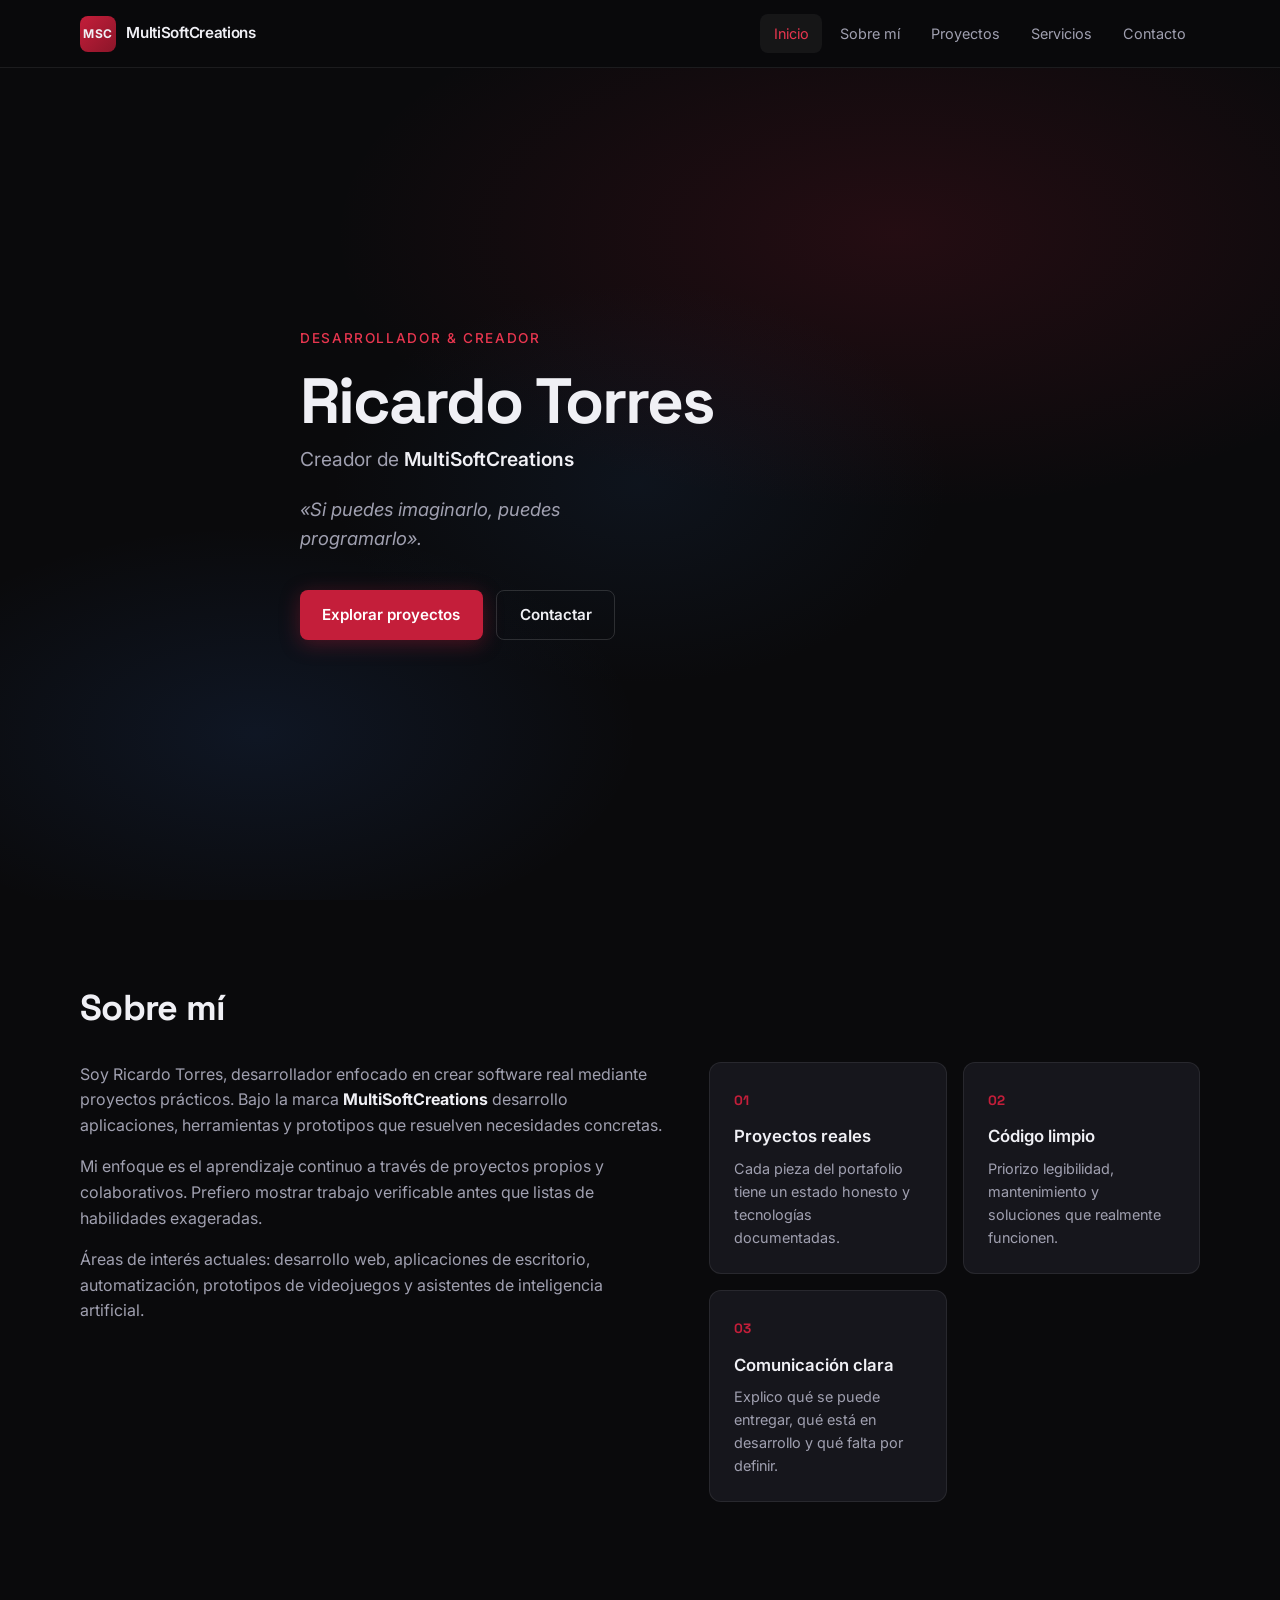
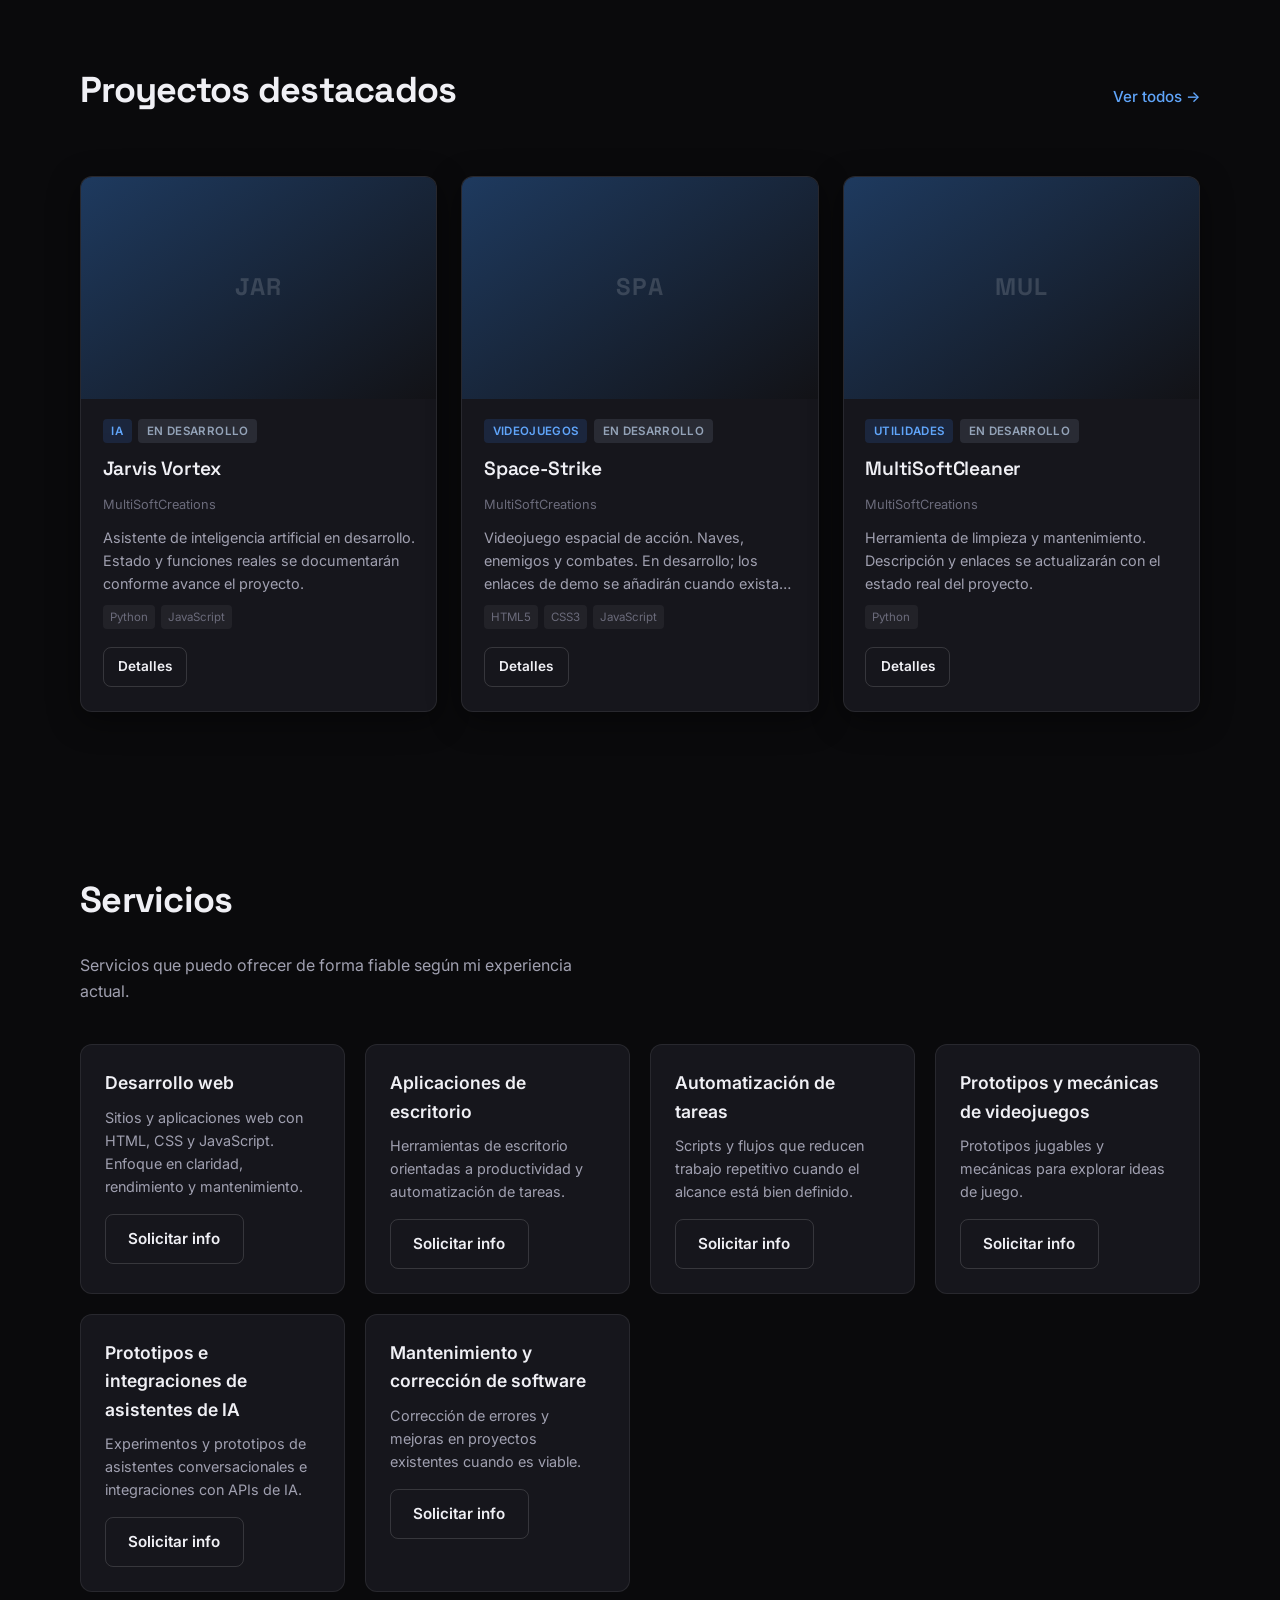
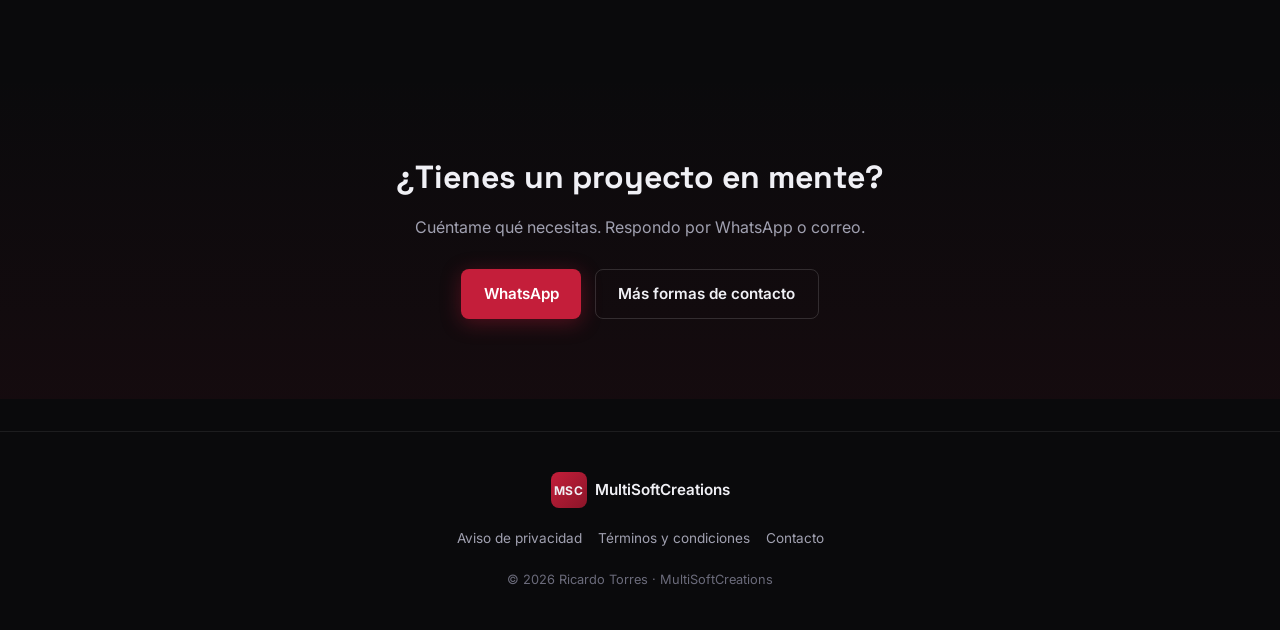
==== index.html @ 79a7013a "Primera versión del portafolio: estructura, diseño y sistema de proyectos JSON" ====
<!DOCTYPE html>
<html lang="es">
<head>
  <meta charset="UTF-8">
  <meta name="viewport" content="width=device-width, initial-scale=1.0">
  <meta name="description" content="Portafolio de Ricardo Torres — Creador de MultiSoftCreations. Desarrollo de software, aplicaciones y prototipos.">
  <meta name="author" content="Ricardo Torres">
  <title>Ricardo Torres | MultiSoftCreations</title>
  <link rel="stylesheet" href="css/styles.css">
  <link rel="stylesheet" href="css/responsive.css">
  <link rel="preconnect" href="https://fonts.googleapis.com">
  <link rel="preconnect" href="https://fonts.gstatic.com" crossorigin>
  <link href="https://fonts.googleapis.com/css2?family=Inter:wght@400;500;600;700&family=Space+Grotesk:wght@500;600;700&display=swap" rel="stylesheet">
</head>
<body>
  <header class="site-header">
    <div class="container header-inner">
      <a href="index.html" class="logo">
        <span class="logo-mark">MSC</span>
        <span class="logo-text">MultiSoftCreations</span>
      </a>
      <button class="nav-toggle" aria-label="Abrir menú" aria-expanded="false">
        <span></span><span></span><span></span>
      </button>
      <nav class="main-nav" aria-label="Navegación principal">
        <ul>
          <li><a href="index.html" class="active">Inicio</a></li>
          <li><a href="#sobre-mi">Sobre mí</a></li>
          <li><a href="html/proyectos.html">Proyectos</a></li>
          <li><a href="#servicios">Servicios</a></li>
          <li><a href="html/contacto.html">Contacto</a></li>
        </ul>
      </nav>
    </div>
  </header>

  <main>
    <!-- HERO -->
    <section class="hero" id="inicio">
      <div class="hero-bg" aria-hidden="true"></div>
      <div class="container hero-content">
        <p class="hero-label">Desarrollador & Creador</p>
        <h1>Ricardo Torres</h1>
        <p class="hero-brand">Creador de <strong>MultiSoftCreations</strong></p>
        <p class="hero-motto">«Si puedes imaginarlo, puedes programarlo».</p>
        <div class="hero-actions">
          <a href="html/proyectos.html" class="btn btn-primary">Explorar proyectos</a>
          <a href="html/contacto.html" class="btn btn-secondary">Contactar</a>
        </div>
      </div>
    </section>

    <!-- SOBRE MÍ -->
    <section class="section about" id="sobre-mi">
      <div class="container">
        <h2 class="section-title">Sobre mí</h2>
        <div class="about-grid">
          <div class="about-text">
            <p>
              Soy Ricardo Torres, desarrollador enfocado en crear software real mediante proyectos prácticos.
              Bajo la marca <strong>MultiSoftCreations</strong> desarrollo aplicaciones, herramientas y prototipos
              que resuelven necesidades concretas.
            </p>
            <p>
              Mi enfoque es el aprendizaje continuo a través de proyectos propios y colaborativos.
              Prefiero mostrar trabajo verificable antes que listas de habilidades exageradas.
            </p>
            <p>
              Áreas de interés actuales: desarrollo web, aplicaciones de escritorio, automatización,
              prototipos de videojuegos y asistentes de inteligencia artificial.
            </p>
          </div>
          <div class="about-highlights">
            <div class="highlight-card">
              <span class="highlight-icon">01</span>
              <h3>Proyectos reales</h3>
              <p>Cada pieza del portafolio tiene un estado honesto y tecnologías documentadas.</p>
            </div>
            <div class="highlight-card">
              <span class="highlight-icon">02</span>
              <h3>Código limpio</h3>
              <p>Priorizo legibilidad, mantenimiento y soluciones que realmente funcionen.</p>
            </div>
            <div class="highlight-card">
              <span class="highlight-icon">03</span>
              <h3>Comunicación clara</h3>
              <p>Explico qué se puede entregar, qué está en desarrollo y qué falta por definir.</p>
            </div>
          </div>
        </div>
      </div>
    </section>

    <!-- PROYECTOS DESTACADOS -->
    <section class="section projects-preview" id="proyectos">
      <div class="container">
        <div class="section-header">
          <h2 class="section-title">Proyectos destacados</h2>
          <a href="html/proyectos.html" class="link-arrow">Ver todos →</a>
        </div>
        <div id="featured-projects" class="projects-grid">
          <!-- Se rellenan dinámicamente desde data/projects.json -->
          <p class="loading-msg">Cargando proyectos…</p>
        </div>
      </div>
    </section>

    <!-- SERVICIOS -->
    <section class="section services" id="servicios">
      <div class="container">
        <h2 class="section-title">Servicios</h2>
        <p class="section-intro">Servicios que puedo ofrecer de forma fiable según mi experiencia actual.</p>
        <div class="services-grid" id="services-list">
          <!-- Se rellenan desde data/services.json -->
        </div>
      </div>
    </section>

    <!-- CTA CONTACTO -->
    <section class="section cta">
      <div class="container cta-inner">
        <h2>¿Tienes un proyecto en mente?</h2>
        <p>Cuéntame qué necesitas. Respondo por WhatsApp o correo.</p>
        <div class="cta-actions">
          <a href="https://wa.me/525624944382?text=Hola%2C%20Ricardo.%20Vi%20tu%20portafolio%20y%20me%20interesa%20solicitar%20informaci%C3%B3n%20sobre%20tus%20servicios%20de%20desarrollo." class="btn btn-primary" target="_blank" rel="noopener noreferrer">WhatsApp</a>
          <a href="html/contacto.html" class="btn btn-secondary">Más formas de contacto</a>
        </div>
      </div>
    </section>
  </main>

  <footer class="site-footer">
    <div class="container footer-inner">
      <div class="footer-brand">
        <span class="logo-mark">MSC</span>
        <span>MultiSoftCreations</span>
      </div>
      <nav class="footer-nav">
        <a href="html/privacidad.html">Aviso de privacidad</a>
        <a href="html/terminos.html">Términos y condiciones</a>
        <a href="html/contacto.html">Contacto</a>
      </nav>
      <p class="footer-copy">© <span id="year"></span> Ricardo Torres · MultiSoftCreations</p>
    </div>
  </footer>

  <script src="javascript/main.js"></script>
  <script src="javascript/projects.js"></script>
</body>
</html>
---- css/styles.css ----
/* ============================================================
   MultiSoftCreations Portfolio — Base styles
   Palette: deep black, crimson red, electric blue, navy
   ============================================================ */

:root {
  --bg: #0a0a0c;
  --bg-elevated: #121216;
  --bg-card: #16161c;
  --bg-card-hover: #1c1c24;
  --border: rgba(255, 255, 255, 0.08);
  --border-strong: rgba(255, 255, 255, 0.14);

  --crimson: #c41e3a;
  --crimson-light: #e8364f;
  --crimson-dim: rgba(196, 30, 58, 0.18);

  --blue: #3b82f6;
  --blue-electric: #60a5fa;
  --navy: #1e3a5f;

  --text: #f0f0f5;
  --text-muted: #a0a0b0;
  --text-dim: #6b6b7b;

  --radius: 12px;
  --radius-sm: 8px;
  --shadow: 0 8px 32px rgba(0, 0, 0, 0.45);
  --shadow-glow: 0 0 40px rgba(196, 30, 58, 0.12);

  --font: "Inter", system-ui, -apple-system, sans-serif;
  --font-display: "Space Grotesk", var(--font);

  --header-h: 68px;
  --container: 1120px;
  --transition: 0.22s ease;
}

*,
*::before,
*::after {
  box-sizing: border-box;
  margin: 0;
  padding: 0;
}

html {
  scroll-behavior: smooth;
}

body {
  font-family: var(--font);
  background: var(--bg);
  color: var(--text);
  line-height: 1.6;
  min-height: 100vh;
  -webkit-font-smoothing: antialiased;
}

img {
  max-width: 100%;
  display: block;
}

a {
  color: inherit;
  text-decoration: none;
}

ul {
  list-style: none;
}

button {
  font: inherit;
  cursor: pointer;
  border: none;
  background: none;
  color: inherit;
}

.container {
  width: min(100% - 2rem, var(--container));
  margin-inline: auto;
}

/* ---------- Header ---------- */
.site-header {
  position: sticky;
  top: 0;
  z-index: 100;
  height: var(--header-h);
  background: rgba(10, 10, 12, 0.85);
  backdrop-filter: blur(12px);
  border-bottom: 1px solid var(--border);
}

.header-inner {
  display: flex;
  align-items: center;
  justify-content: space-between;
  height: 100%;
}

.logo {
  display: flex;
  align-items: center;
  gap: 0.65rem;
  font-weight: 600;
  letter-spacing: -0.02em;
}

.logo-mark {
  display: grid;
  place-items: center;
  width: 36px;
  height: 36px;
  background: linear-gradient(135deg, var(--crimson), #8b1529);
  border-radius: 8px;
  font-size: 0.75rem;
  font-weight: 700;
  letter-spacing: 0.04em;
}

.logo-text {
  font-size: 0.95rem;
  color: var(--text);
}

.main-nav ul {
  display: flex;
  gap: 0.25rem;
}

.main-nav a {
  display: block;
  padding: 0.5rem 0.85rem;
  font-size: 0.9rem;
  color: var(--text-muted);
  border-radius: var(--radius-sm);
  transition: color var(--transition), background var(--transition);
}

.main-nav a:hover,
.main-nav a.active {
  color: var(--text);
  background: rgba(255, 255, 255, 0.05);
}

.main-nav a.active {
  color: var(--crimson-light);
}

.nav-toggle {
  display: none;
  flex-direction: column;
  gap: 5px;
  padding: 8px;
}

.nav-toggle span {
  display: block;
  width: 22px;
  height: 2px;
  background: var(--text);
  border-radius: 1px;
  transition: transform var(--transition), opacity var(--transition);
}

/* ---------- Buttons ---------- */
.btn {
  display: inline-flex;
  align-items: center;
  justify-content: center;
  gap: 0.5rem;
  padding: 0.75rem 1.4rem;
  font-size: 0.95rem;
  font-weight: 600;
  border-radius: var(--radius-sm);
  transition: background var(--transition), transform var(--transition), box-shadow var(--transition);
}

.btn:active {
  transform: scale(0.98);
}

.btn-primary {
  background: var(--crimson);
  color: #fff;
  box-shadow: 0 4px 20px rgba(196, 30, 58, 0.35);
}

.btn-primary:hover {
  background: var(--crimson-light);
  box-shadow: 0 6px 28px rgba(196, 30, 58, 0.45);
}

.btn-secondary {
  background: transparent;
  color: var(--text);
  border: 1px solid var(--border-strong);
}

.btn-secondary:hover {
  background: rgba(255, 255, 255, 0.05);
  border-color: rgba(255, 255, 255, 0.25);
}

.link-arrow {
  font-size: 0.95rem;
  font-weight: 500;
  color: var(--blue-electric);
  transition: color var(--transition);
}

.link-arrow:hover {
  color: var(--text);
}

/* ---------- Hero ---------- */
.hero {
  position: relative;
  min-height: calc(100vh - var(--header-h));
  display: flex;
  align-items: center;
  overflow: hidden;
  padding: 4rem 0;
}

.hero-bg {
  position: absolute;
  inset: 0;
  background:
    radial-gradient(ellipse 80% 60% at 70% 20%, rgba(196, 30, 58, 0.14), transparent 55%),
    radial-gradient(ellipse 60% 50% at 20% 80%, rgba(59, 130, 246, 0.1), transparent 50%),
    radial-gradient(ellipse 40% 40% at 50% 50%, rgba(30, 58, 95, 0.2), transparent 60%);
  pointer-events: none;
}

.hero-content {
  position: relative;
  max-width: 680px;
}

.hero-label {
  font-size: 0.85rem;
  font-weight: 500;
  letter-spacing: 0.12em;
  text-transform: uppercase;
  color: var(--crimson-light);
  margin-bottom: 1rem;
}

.hero h1 {
  font-family: var(--font-display);
  font-size: clamp(2.6rem, 7vw, 4rem);
  font-weight: 700;
  line-height: 1.1;
  letter-spacing: -0.03em;
  margin-bottom: 0.5rem;
}

.hero-brand {
  font-size: 1.2rem;
  color: var(--text-muted);
  margin-bottom: 1.25rem;
}

.hero-brand strong {
  color: var(--text);
  font-weight: 600;
}

.hero-motto {
  font-size: 1.15rem;
  color: var(--text-muted);
  font-style: italic;
  margin-bottom: 2.25rem;
  max-width: 28ch;
}

.hero-actions {
  display: flex;
  flex-wrap: wrap;
  gap: 0.85rem;
}

/* ---------- Sections ---------- */
.section {
  padding: 5rem 0;
}

.section-title {
  font-family: var(--font-display);
  font-size: clamp(1.75rem, 4vw, 2.25rem);
  font-weight: 700;
  letter-spacing: -0.02em;
  margin-bottom: 1.5rem;
}

.section-header {
  display: flex;
  align-items: baseline;
  justify-content: space-between;
  gap: 1rem;
  margin-bottom: 2rem;
  flex-wrap: wrap;
}

.section-intro {
  color: var(--text-muted);
  max-width: 52ch;
  margin-bottom: 2.5rem;
}

.page-hero {
  padding-top: 3rem;
  padding-bottom: 2rem;
}

.page-title {
  font-family: var(--font-display);
  font-size: clamp(2rem, 5vw, 2.75rem);
  font-weight: 700;
  letter-spacing: -0.02em;
  margin-bottom: 0.5rem;
}

.page-intro {
  color: var(--text-muted);
  font-size: 1.05rem;
}

/* ---------- About ---------- */
.about-grid {
  display: grid;
  gap: 2.5rem;
}

.about-text p {
  color: var(--text-muted);
  margin-bottom: 1rem;
  max-width: 60ch;
}

.about-text strong {
  color: var(--text);
}

.about-highlights {
  display: grid;
  gap: 1rem;
  grid-template-columns: repeat(auto-fit, minmax(220px, 1fr));
}

.highlight-card {
  background: var(--bg-card);
  border: 1px solid var(--border);
  border-radius: var(--radius);
  padding: 1.5rem;
  transition: border-color var(--transition), background var(--transition);
}

.highlight-card:hover {
  border-color: var(--border-strong);
  background: var(--bg-card-hover);
}

.highlight-icon {
  display: inline-block;
  font-family: var(--font-display);
  font-size: 0.85rem;
  font-weight: 700;
  color: var(--crimson);
  margin-bottom: 0.75rem;
}

.highlight-card h3 {
  font-size: 1.05rem;
  font-weight: 600;
  margin-bottom: 0.4rem;
}

.highlight-card p {
  font-size: 0.9rem;
  color: var(--text-muted);
}

/* ---------- Projects grid (shared) ---------- */
.projects-grid {
  display: grid;
  gap: 1.5rem;
  grid-template-columns: repeat(auto-fill, minmax(300px, 1fr));
}

.project-card {
  background: var(--bg-card);
  border: 1px solid var(--border);
  border-radius: var(--radius);
  overflow: hidden;
  display: flex;
  flex-direction: column;
  transition: border-color var(--transition), transform var(--transition), box-shadow var(--transition);
  box-shadow: var(--shadow);
}

.project-card:hover {
  border-color: rgba(196, 30, 58, 0.35);
  transform: translateY(-3px);
  box-shadow: var(--shadow), var(--shadow-glow);
}

.project-card-image {
  aspect-ratio: 16 / 10;
  background: linear-gradient(145deg, var(--navy), var(--bg-elevated));
  position: relative;
  overflow: hidden;
}

.project-card-image img {
  width: 100%;
  height: 100%;
  object-fit: cover;
}

.project-card-image .placeholder {
  position: absolute;
  inset: 0;
  display: grid;
  place-items: center;
  font-family: var(--font-display);
  font-size: 1.5rem;
  font-weight: 700;
  color: rgba(255, 255, 255, 0.15);
  letter-spacing: 0.05em;
}

.project-card-body {
  padding: 1.25rem 1.35rem 1.5rem;
  display: flex;
  flex-direction: column;
  flex: 1;
  gap: 0.65rem;
}

.project-card-meta {
  display: flex;
  flex-wrap: wrap;
  gap: 0.4rem;
  align-items: center;
}

.badge {
  display: inline-block;
  padding: 0.2rem 0.55rem;
  font-size: 0.72rem;
  font-weight: 600;
  letter-spacing: 0.03em;
  text-transform: uppercase;
  border-radius: 4px;
}

.badge-category {
  background: rgba(59, 130, 246, 0.15);
  color: var(--blue-electric);
}

.badge-status {
  background: var(--crimson-dim);
  color: var(--crimson-light);
}

.badge-status.released { background: rgba(34, 197, 94, 0.15); color: #4ade80; }
.badge-status.early_access { background: rgba(234, 179, 8, 0.15); color: #fbbf24; }
.badge-status.demo { background: rgba(59, 130, 246, 0.15); color: var(--blue-electric); }
.badge-status.development { background: rgba(148, 163, 184, 0.15); color: #94a3b8; }

.project-card h3 {
  font-family: var(--font-display);
  font-size: 1.2rem;
  font-weight: 600;
  letter-spacing: -0.01em;
}

.project-card .brand {
  font-size: 0.8rem;
  color: var(--text-dim);
}

.project-card .desc {
  font-size: 0.9rem;
  color: var(--text-muted);
  flex: 1;
  display: -webkit-box;
  -webkit-line-clamp: 3;
  -webkit-box-orient: vertical;
  overflow: hidden;
}

.project-tech {
  display: flex;
  flex-wrap: wrap;
  gap: 0.35rem;
}

.tech-tag {
  font-size: 0.72rem;
  padding: 0.15rem 0.45rem;
  background: rgba(255, 255, 255, 0.05);
  border-radius: 4px;
  color: var(--text-dim);
}

.project-card-actions {
  display: flex;
  flex-wrap: wrap;
  gap: 0.5rem;
  margin-top: 0.5rem;
}

.project-card-actions .btn {
  padding: 0.5rem 0.9rem;
  font-size: 0.85rem;
}

.loading-msg,
.empty-msg {
  grid-column: 1 / -1;
  text-align: center;
  color: var(--text-muted);
  padding: 2rem;
}

/* ---------- Services ---------- */
.services-grid {
  display: grid;
  gap: 1.25rem;
  grid-template-columns: repeat(auto-fill, minmax(260px, 1fr));
}

.service-card {
  background: var(--bg-card);
  border: 1px solid var(--border);
  border-radius: var(--radius);
  padding: 1.5rem;
  transition: border-color var(--transition), background var(--transition);
}

.service-card:hover {
  border-color: var(--border-strong);
  background: var(--bg-card-hover);
}

.service-card h3 {
  font-size: 1.1rem;
  font-weight: 600;
  margin-bottom: 0.5rem;
}

.service-card p {
  font-size: 0.9rem;
  color: var(--text-muted);
  margin-bottom: 1rem;
}

/* ---------- CTA ---------- */
.cta {
  background: linear-gradient(180deg, transparent, rgba(196, 30, 58, 0.06));
}

.cta-inner {
  text-align: center;
  max-width: 540px;
  margin-inline: auto;
}

.cta h2 {
  font-family: var(--font-display);
  font-size: clamp(1.6rem, 4vw, 2rem);
  margin-bottom: 0.75rem;
}

.cta p {
  color: var(--text-muted);
  margin-bottom: 1.75rem;
}

.cta-actions {
  display: flex;
  flex-wrap: wrap;
  justify-content: center;
  gap: 0.85rem;
}

/* ---------- Contact ---------- */
.contact-grid {
  display: grid;
  gap: 1.25rem;
  grid-template-columns: repeat(auto-fill, minmax(260px, 1fr));
}

.contact-card {
  background: var(--bg-card);
  border: 1px solid var(--border);
  border-radius: var(--radius);
  padding: 1.75rem;
}

.contact-card h2 {
  font-size: 1.15rem;
  margin-bottom: 0.5rem;
}

.contact-card p {
  font-size: 0.9rem;
  color: var(--text-muted);
  margin-bottom: 1.25rem;
}

.placeholder-note {
  font-size: 0.85rem !important;
  color: var(--text-dim) !important;
  font-style: italic;
}

.contact-note {
  background: var(--bg-elevated);
  border: 1px solid var(--border);
  border-radius: var(--radius);
  padding: 1.5rem;
  max-width: 640px;
}

.contact-note h3 {
  font-size: 1rem;
  margin-bottom: 0.5rem;
}

.contact-note p {
  font-size: 0.9rem;
  color: var(--text-muted);
}

/* ---------- Legal ---------- */
.prose {
  max-width: 680px;
}

.prose h2 {
  font-size: 1.2rem;
  margin-top: 2rem;
  margin-bottom: 0.75rem;
}

.prose p,
.prose li {
  color: var(--text-muted);
  margin-bottom: 0.75rem;
}

.prose ul {
  list-style: disc;
  padding-left: 1.25rem;
  margin-bottom: 1rem;
}

.legal-disclaimer {
  margin-top: 2.5rem !important;
  padding-top: 1.5rem;
  border-top: 1px solid var(--border);
  font-size: 0.85rem !important;
  color: var(--text-dim) !important;
}

/* ---------- Footer ---------- */
.site-footer {
  border-top: 1px solid var(--border);
  padding: 2.5rem 0;
  margin-top: 2rem;
}

.footer-inner {
  display: flex;
  flex-direction: column;
  align-items: center;
  gap: 1.25rem;
  text-align: center;
}

.footer-brand {
  display: flex;
  align-items: center;
  gap: 0.5rem;
  font-weight: 600;
  font-size: 0.95rem;
}

.footer-nav {
  display: flex;
  flex-wrap: wrap;
  justify-content: center;
  gap: 1rem;
}

.footer-nav a {
  font-size: 0.85rem;
  color: var(--text-muted);
  transition: color var(--transition);
}

.footer-nav a:hover {
  color: var(--text);
}

.footer-copy {
  font-size: 0.8rem;
  color: var(--text-dim);
}
---- css/responsive.css ----
/* ============================================================
   Responsive adjustments
   ============================================================ */

@media (max-width: 768px) {
  .nav-toggle {
    display: flex;
  }

  .main-nav {
    position: fixed;
    top: var(--header-h);
    left: 0;
    right: 0;
    background: rgba(10, 10, 12, 0.97);
    backdrop-filter: blur(12px);
    border-bottom: 1px solid var(--border);
    padding: 1rem;
    transform: translateY(-120%);
    opacity: 0;
    visibility: hidden;
    transition: transform 0.25s ease, opacity 0.25s ease, visibility 0.25s;
  }

  .main-nav.open {
    transform: translateY(0);
    opacity: 1;
    visibility: visible;
  }

  .main-nav ul {
    flex-direction: column;
    gap: 0.25rem;
  }

  .main-nav a {
    padding: 0.75rem 1rem;
  }

  .nav-toggle[aria-expanded="true"] span:nth-child(1) {
    transform: translateY(7px) rotate(45deg);
  }

  .nav-toggle[aria-expanded="true"] span:nth-child(2) {
    opacity: 0;
  }

  .nav-toggle[aria-expanded="true"] span:nth-child(3) {
    transform: translateY(-7px) rotate(-45deg);
  }

  .hero {
    min-height: auto;
    padding: 3.5rem 0 4rem;
  }

  .section {
    padding: 3.5rem 0;
  }

  .projects-grid {
    grid-template-columns: 1fr;
  }
}

@media (min-width: 769px) {
  .about-grid {
    grid-template-columns: 1.2fr 1fr;
    align-items: start;
  }
}

@media (max-width: 480px) {
  .hero-actions,
  .cta-actions {
    flex-direction: column;
  }

  .hero-actions .btn,
  .cta-actions .btn {
    width: 100%;
  }
}

/* Reduce motion preference */
@media (prefers-reduced-motion: reduce) {
  html {
    scroll-behavior: auto;
  }

  *,
  *::before,
  *::after {
    animation-duration: 0.01ms !important;
    animation-iteration-count: 1 !important;
    transition-duration: 0.01ms !important;
  }
}
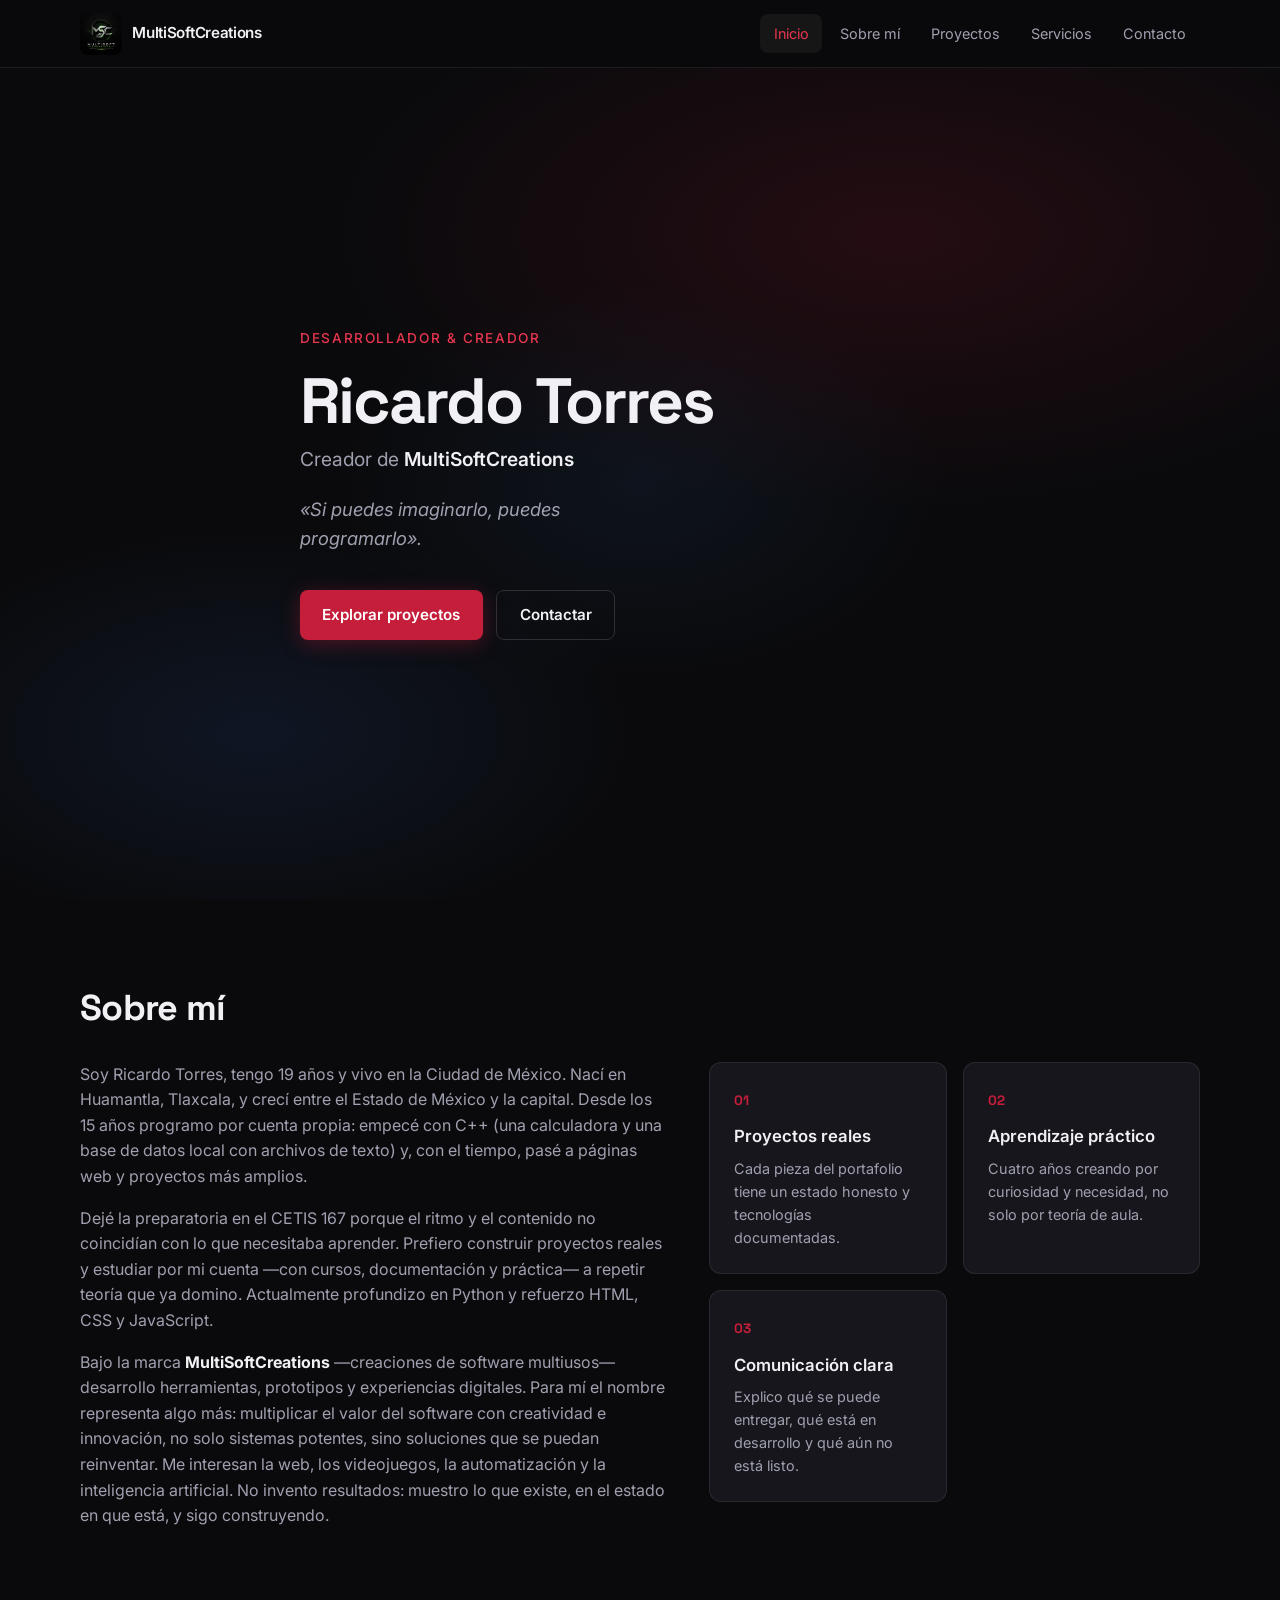
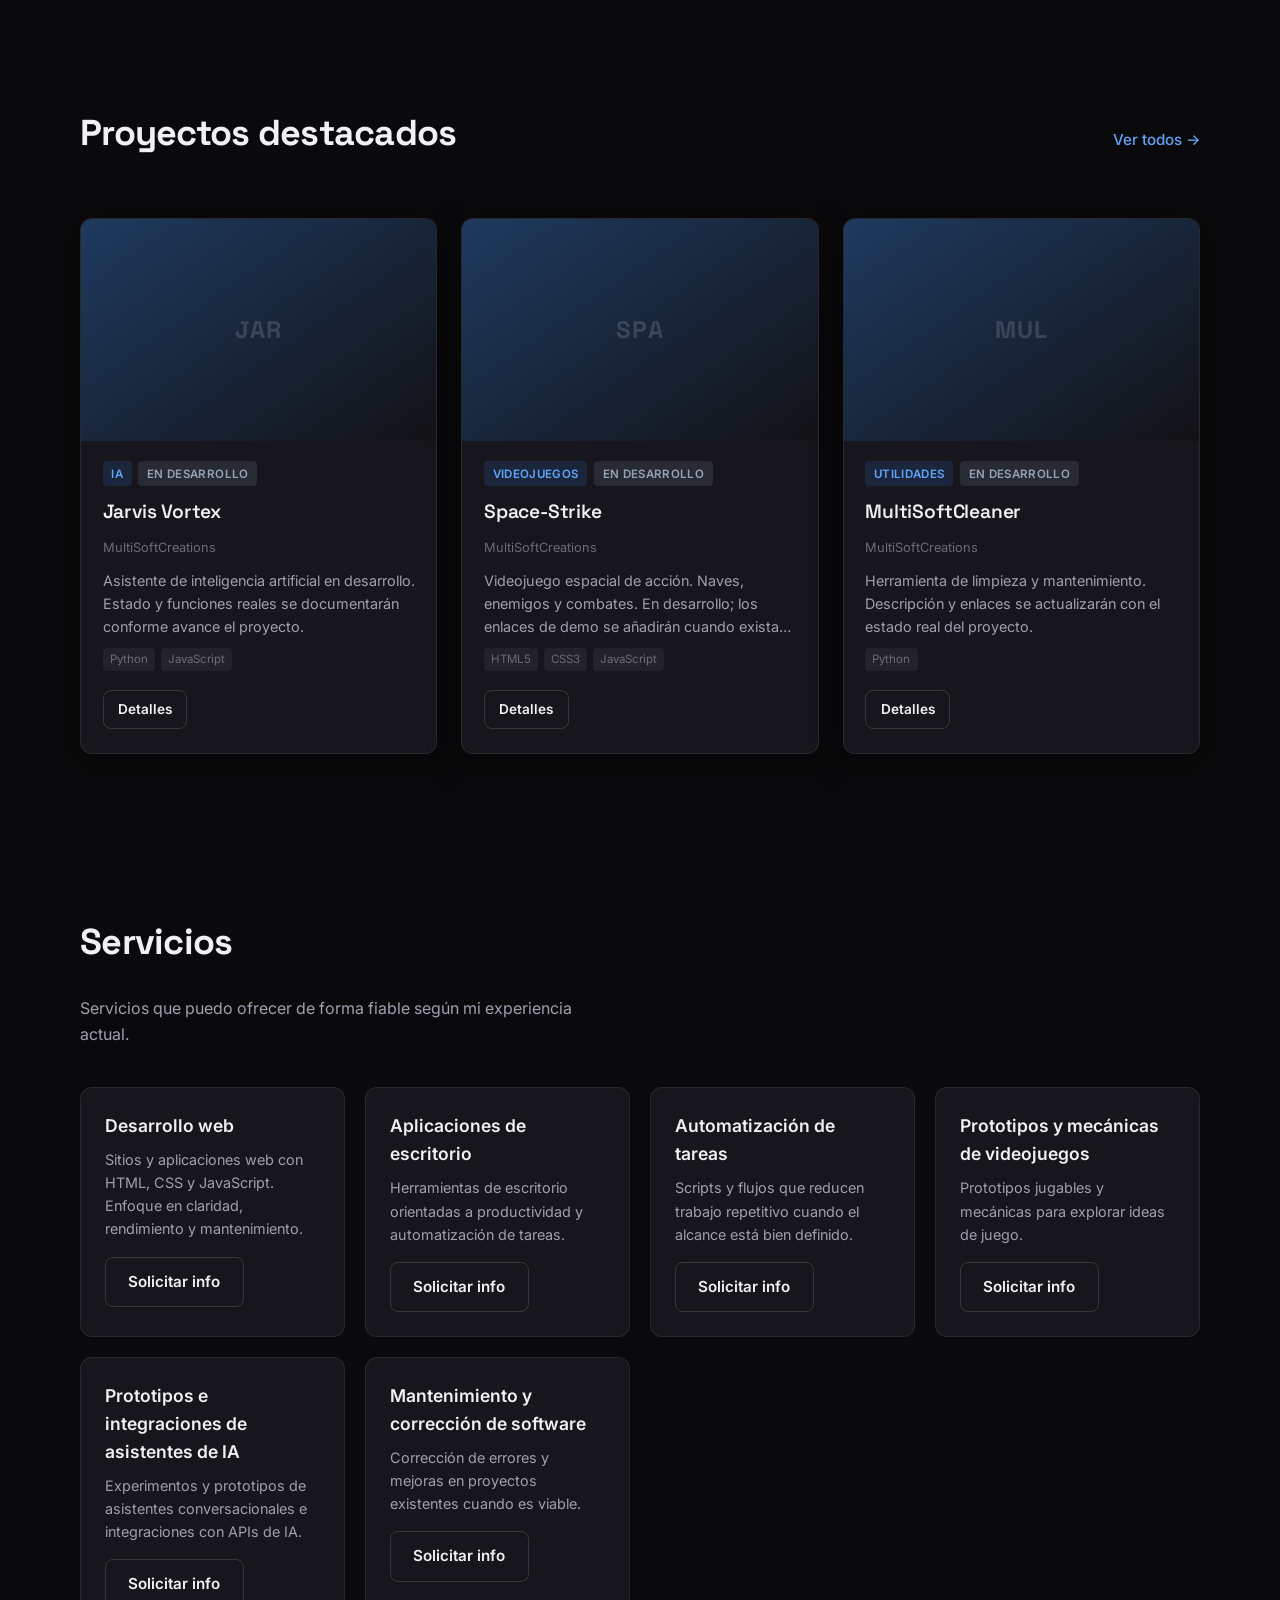
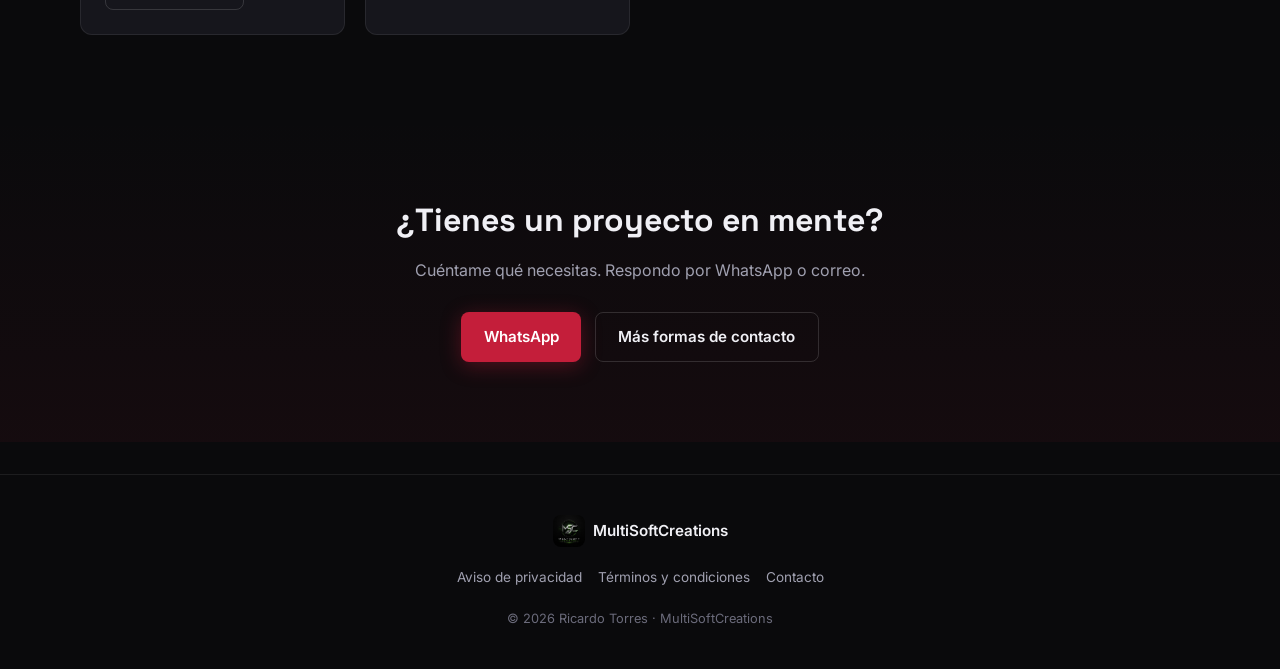
==== commit 0a919308: "Logo oficial MultiSoftCreations y Sobre mí actualizado" ====
--- a/index.html
+++ b/index.html
@@ -16,7 +16,7 @@
   <header class="site-header">
     <div class="container header-inner">
       <a href="index.html" class="logo">
-        <span class="logo-mark">MSC</span>
+        <img src="assets/img/logo.png" alt="MultiSoftCreations" class="logo-img">
         <span class="logo-text">MultiSoftCreations</span>
       </a>
       <button class="nav-toggle" aria-label="Abrir menú" aria-expanded="false">
@@ -35,7 +35,6 @@
   </header>
 
   <main>
-    <!-- HERO -->
     <section class="hero" id="inicio">
       <div class="hero-bg" aria-hidden="true"></div>
       <div class="container hero-content">
@@ -50,24 +49,32 @@
       </div>
     </section>
 
-    <!-- SOBRE MÍ -->
     <section class="section about" id="sobre-mi">
       <div class="container">
         <h2 class="section-title">Sobre mí</h2>
         <div class="about-grid">
           <div class="about-text">
             <p>
-              Soy Ricardo Torres, desarrollador enfocado en crear software real mediante proyectos prácticos.
-              Bajo la marca <strong>MultiSoftCreations</strong> desarrollo aplicaciones, herramientas y prototipos
-              que resuelven necesidades concretas.
+              Soy Ricardo Torres, tengo 19 años y vivo en la Ciudad de México.
+              Nací en Huamantla, Tlaxcala, y crecí entre el Estado de México y la capital.
+              Desde los 15 años programo por cuenta propia: empecé con C++ (una calculadora
+              y una base de datos local con archivos de texto) y, con el tiempo, pasé a
+              páginas web y proyectos más amplios.
             </p>
             <p>
-              Mi enfoque es el aprendizaje continuo a través de proyectos propios y colaborativos.
-              Prefiero mostrar trabajo verificable antes que listas de habilidades exageradas.
+              Dejé la preparatoria en el CETIS 167 porque el ritmo y el contenido no
+              coincidían con lo que necesitaba aprender. Prefiero construir proyectos reales
+              y estudiar por mi cuenta —con cursos, documentación y práctica— a repetir
+              teoría que ya domino. Actualmente profundizo en Python y refuerzo
+              HTML, CSS y JavaScript.
             </p>
             <p>
-              Áreas de interés actuales: desarrollo web, aplicaciones de escritorio, automatización,
-              prototipos de videojuegos y asistentes de inteligencia artificial.
+              Bajo la marca <strong>MultiSoftCreations</strong> —creaciones de software multiusos—
+              desarrollo herramientas, prototipos y experiencias digitales. Para mí el nombre
+              representa algo más: multiplicar el valor del software con creatividad e innovación,
+              no solo sistemas potentes, sino soluciones que se puedan reinventar.
+              Me interesan la web, los videojuegos, la automatización y la inteligencia artificial.
+              No invento resultados: muestro lo que existe, en el estado en que está, y sigo construyendo.
             </p>
           </div>
           <div class="about-highlights">
@@ -78,20 +85,19 @@
             </div>
             <div class="highlight-card">
               <span class="highlight-icon">02</span>
-              <h3>Código limpio</h3>
-              <p>Priorizo legibilidad, mantenimiento y soluciones que realmente funcionen.</p>
+              <h3>Aprendizaje práctico</h3>
+              <p>Cuatro años creando por curiosidad y necesidad, no solo por teoría de aula.</p>
             </div>
             <div class="highlight-card">
               <span class="highlight-icon">03</span>
               <h3>Comunicación clara</h3>
-              <p>Explico qué se puede entregar, qué está en desarrollo y qué falta por definir.</p>
+              <p>Explico qué se puede entregar, qué está en desarrollo y qué aún no está listo.</p>
             </div>
           </div>
         </div>
       </div>
     </section>
 
-    <!-- PROYECTOS DESTACADOS -->
     <section class="section projects-preview" id="proyectos">
       <div class="container">
         <div class="section-header">
@@ -99,24 +105,19 @@
           <a href="html/proyectos.html" class="link-arrow">Ver todos →</a>
         </div>
         <div id="featured-projects" class="projects-grid">
-          <!-- Se rellenan dinámicamente desde data/projects.json -->
           <p class="loading-msg">Cargando proyectos…</p>
         </div>
       </div>
     </section>
 
-    <!-- SERVICIOS -->
     <section class="section services" id="servicios">
       <div class="container">
         <h2 class="section-title">Servicios</h2>
         <p class="section-intro">Servicios que puedo ofrecer de forma fiable según mi experiencia actual.</p>
-        <div class="services-grid" id="services-list">
-          <!-- Se rellenan desde data/services.json -->
-        </div>
+        <div class="services-grid" id="services-list"></div>
       </div>
     </section>
 
-    <!-- CTA CONTACTO -->
     <section class="section cta">
       <div class="container cta-inner">
         <h2>¿Tienes un proyecto en mente?</h2>
@@ -132,7 +133,7 @@
   <footer class="site-footer">
     <div class="container footer-inner">
       <div class="footer-brand">
-        <span class="logo-mark">MSC</span>
+        <img src="assets/img/logo.png" alt="MultiSoftCreations" class="logo-img logo-img-sm">
         <span>MultiSoftCreations</span>
       </div>
       <nav class="footer-nav">
--- a/css/styles.css
+++ b/css/styles.css
@@ -110,16 +110,17 @@
   letter-spacing: -0.02em;
 }
 
-.logo-mark {
-  display: grid;
-  place-items: center;
-  width: 36px;
-  height: 36px;
-  background: linear-gradient(135deg, var(--crimson), #8b1529);
+.logo-img {
+  width: 42px;
+  height: 42px;
+  object-fit: contain;
   border-radius: 8px;
-  font-size: 0.75rem;
-  font-weight: 700;
-  letter-spacing: 0.04em;
+  flex-shrink: 0;
+}
+
+.logo-img-sm {
+  width: 32px;
+  height: 32px;
 }
 
 .logo-text {
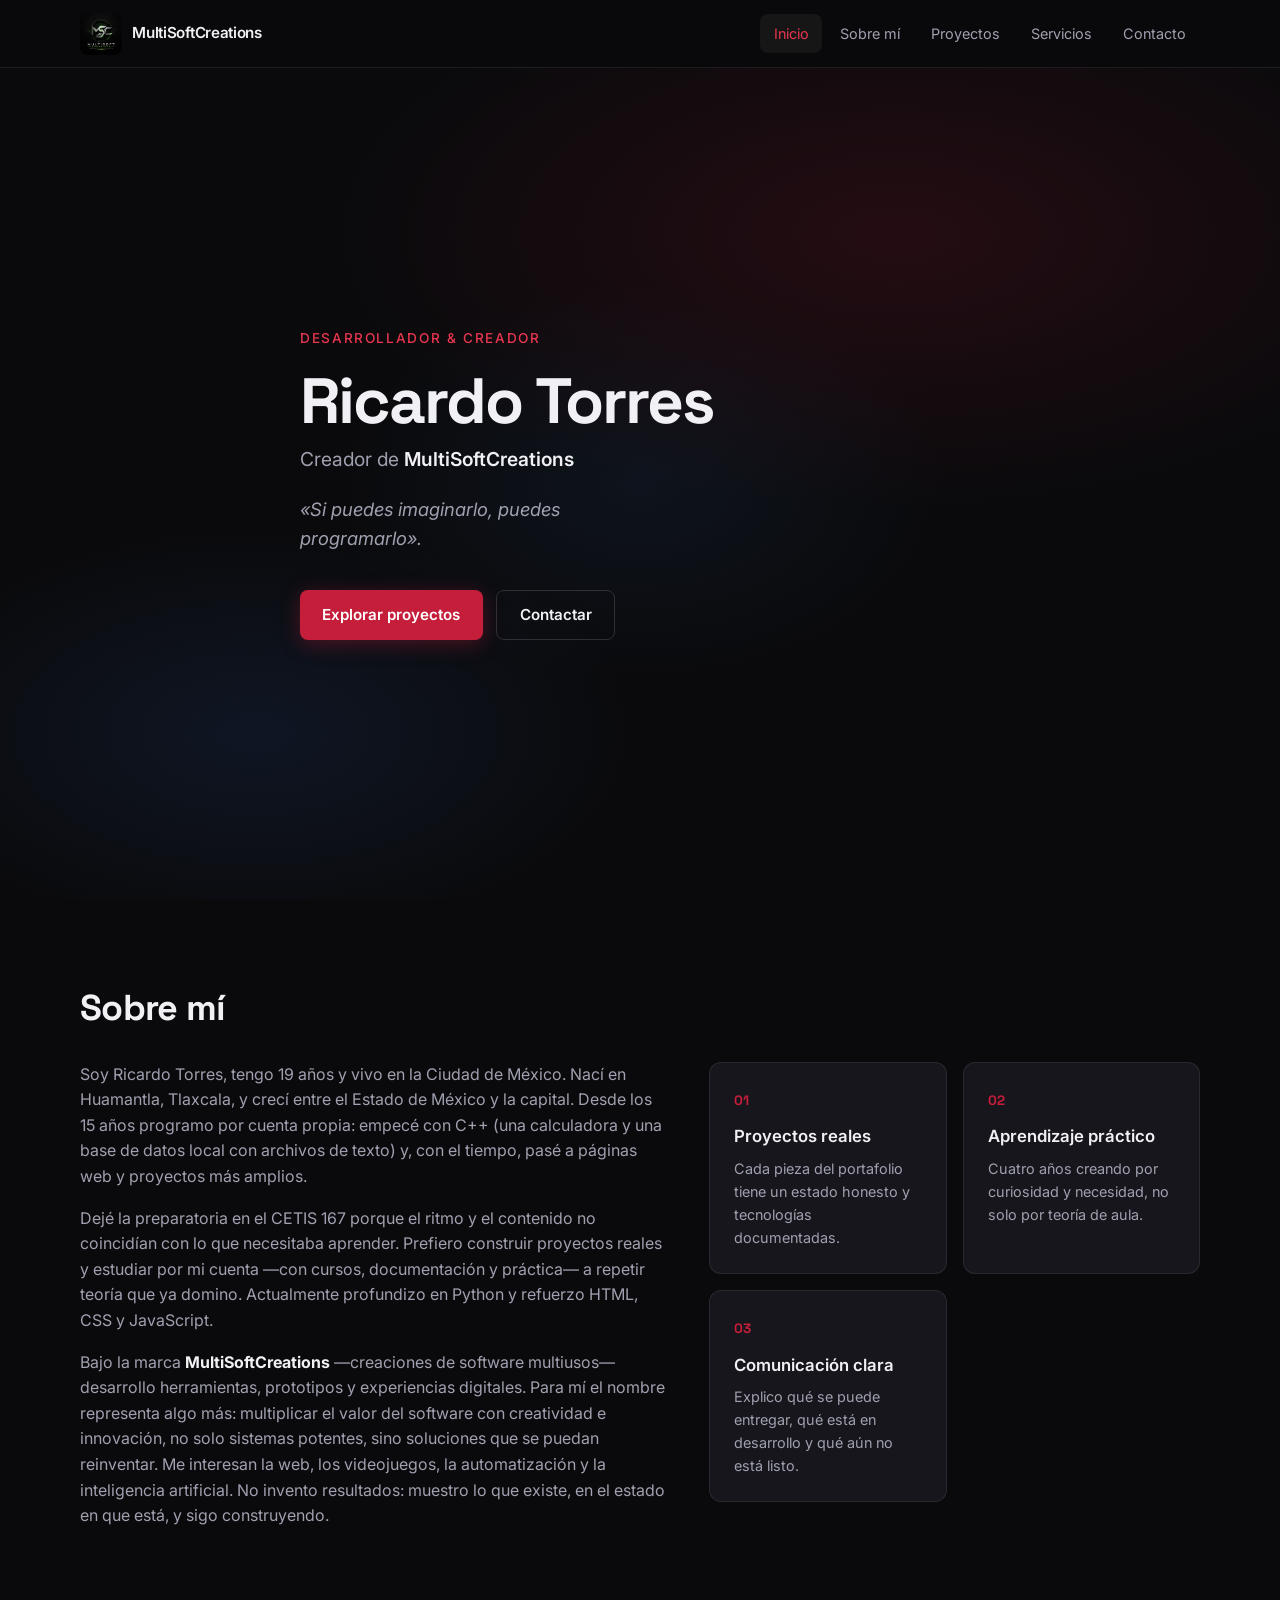
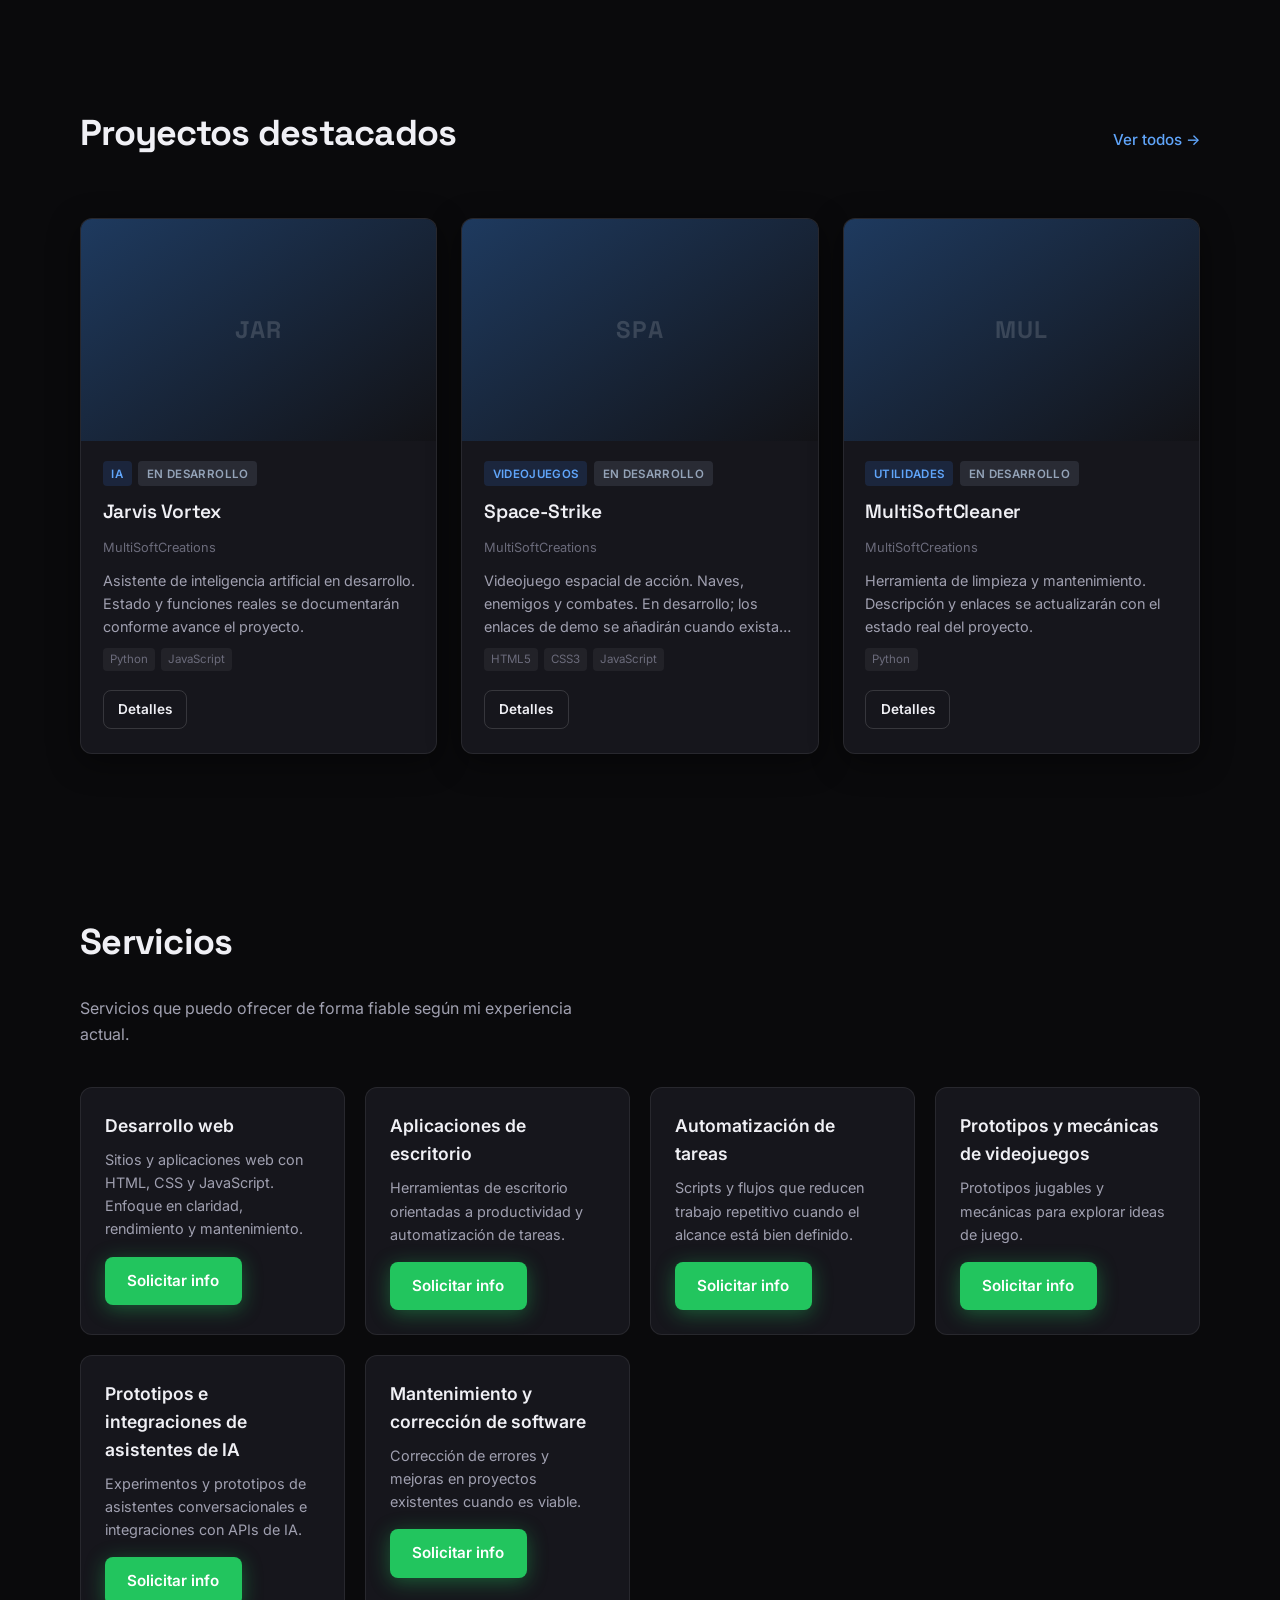
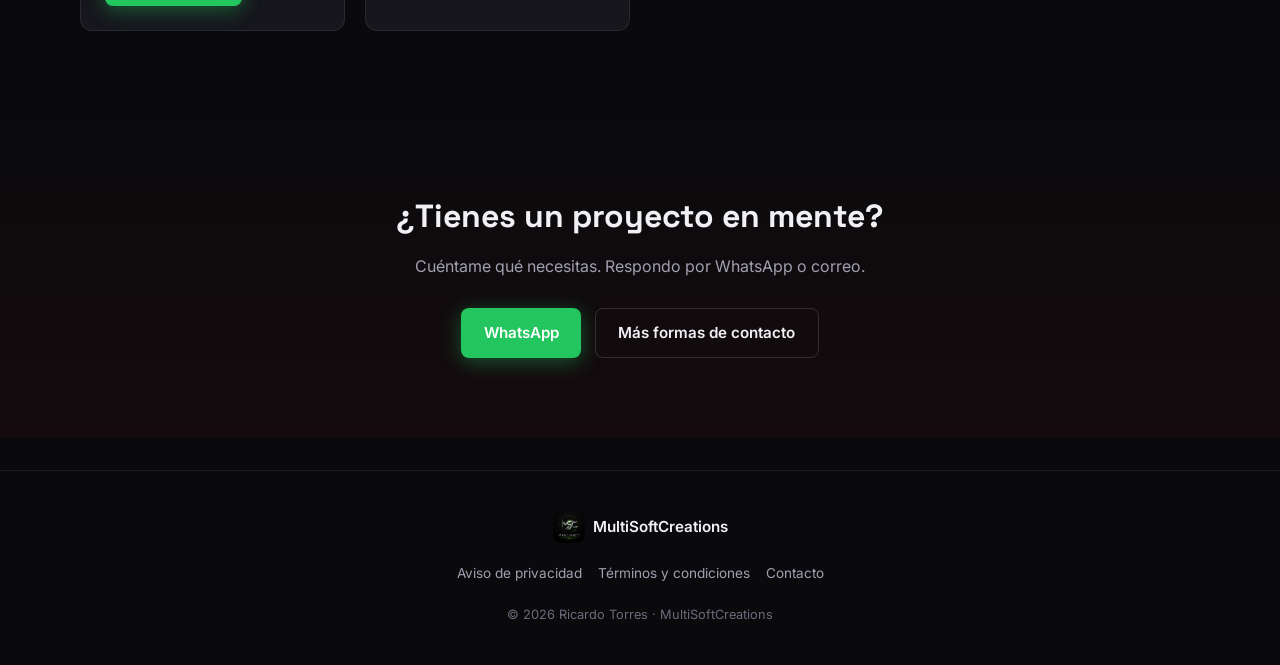
==== commit 43a5b5f9: "Boton WhatsApp en verde" ====
--- a/index.html
+++ b/index.html
@@ -16,7 +16,7 @@
   <header class="site-header">
     <div class="container header-inner">
       <a href="index.html" class="logo">
-        <img src="assets/img/logo.png" alt="MultiSoftCreations" class="logo-img">
+        <img src="assets/img/logo.png" alt="MultiSoftCreations" class="logo-img" width="42" height="42">
         <span class="logo-text">MultiSoftCreations</span>
       </a>
       <button class="nav-toggle" aria-label="Abrir menú" aria-expanded="false">
@@ -123,7 +123,7 @@
         <h2>¿Tienes un proyecto en mente?</h2>
         <p>Cuéntame qué necesitas. Respondo por WhatsApp o correo.</p>
         <div class="cta-actions">
-          <a href="https://wa.me/525624944382?text=Hola%2C%20Ricardo.%20Vi%20tu%20portafolio%20y%20me%20interesa%20solicitar%20informaci%C3%B3n%20sobre%20tus%20servicios%20de%20desarrollo." class="btn btn-primary" target="_blank" rel="noopener noreferrer">WhatsApp</a>
+          <a href="https://wa.me/525624944382?text=Hola%2C%20Ricardo.%20Vi%20tu%20portafolio%20y%20me%20interesa%20solicitar%20informaci%C3%B3n%20sobre%20tus%20servicios%20de%20desarrollo." class="btn btn-whatsapp" target="_blank" rel="noopener noreferrer">WhatsApp</a>
           <a href="html/contacto.html" class="btn btn-secondary">Más formas de contacto</a>
         </div>
       </div>
@@ -133,7 +133,7 @@
   <footer class="site-footer">
     <div class="container footer-inner">
       <div class="footer-brand">
-        <img src="assets/img/logo.png" alt="MultiSoftCreations" class="logo-img logo-img-sm">
+        <img src="assets/img/logo.png" alt="MultiSoftCreations" class="logo-img logo-img-sm" width="32" height="32" >
         <span>MultiSoftCreations</span>
       </div>
       <nav class="footer-nav">
--- a/css/styles.css
+++ b/css/styles.css
@@ -93,6 +93,7 @@
   background: rgba(10, 10, 12, 0.85);
   backdrop-filter: blur(12px);
   border-bottom: 1px solid var(--border);
+  overflow: hidden;
 }
 
 .header-inner {
@@ -113,14 +114,24 @@
 .logo-img {
   width: 42px;
   height: 42px;
+  max-width: 42px;
+  max-height: 42px;
   object-fit: contain;
   border-radius: 8px;
   flex-shrink: 0;
+  display: block;
 }
 
 .logo-img-sm {
   width: 32px;
   height: 32px;
+  max-width: 32px;
+  max-height: 32px;
+}
+
+.logo {
+  max-width: 100%;
+  overflow: hidden;
 }
 
 .logo-text {
@@ -196,6 +207,19 @@
   box-shadow: 0 6px 28px rgba(196, 30, 58, 0.45);
 }
 
+/* WhatsApp button — verde de marca */
+.btn-whatsapp {
+  background: #22c55e;
+  color: #fff;
+  box-shadow: 0 4px 20px rgba(34, 197, 94, 0.4);
+}
+
+.btn-whatsapp:hover {
+  background: #16a34a;
+  box-shadow: 0 6px 28px rgba(34, 197, 94, 0.5);
+}
+
+
 .btn-secondary {
   background: transparent;
   color: var(--text);
